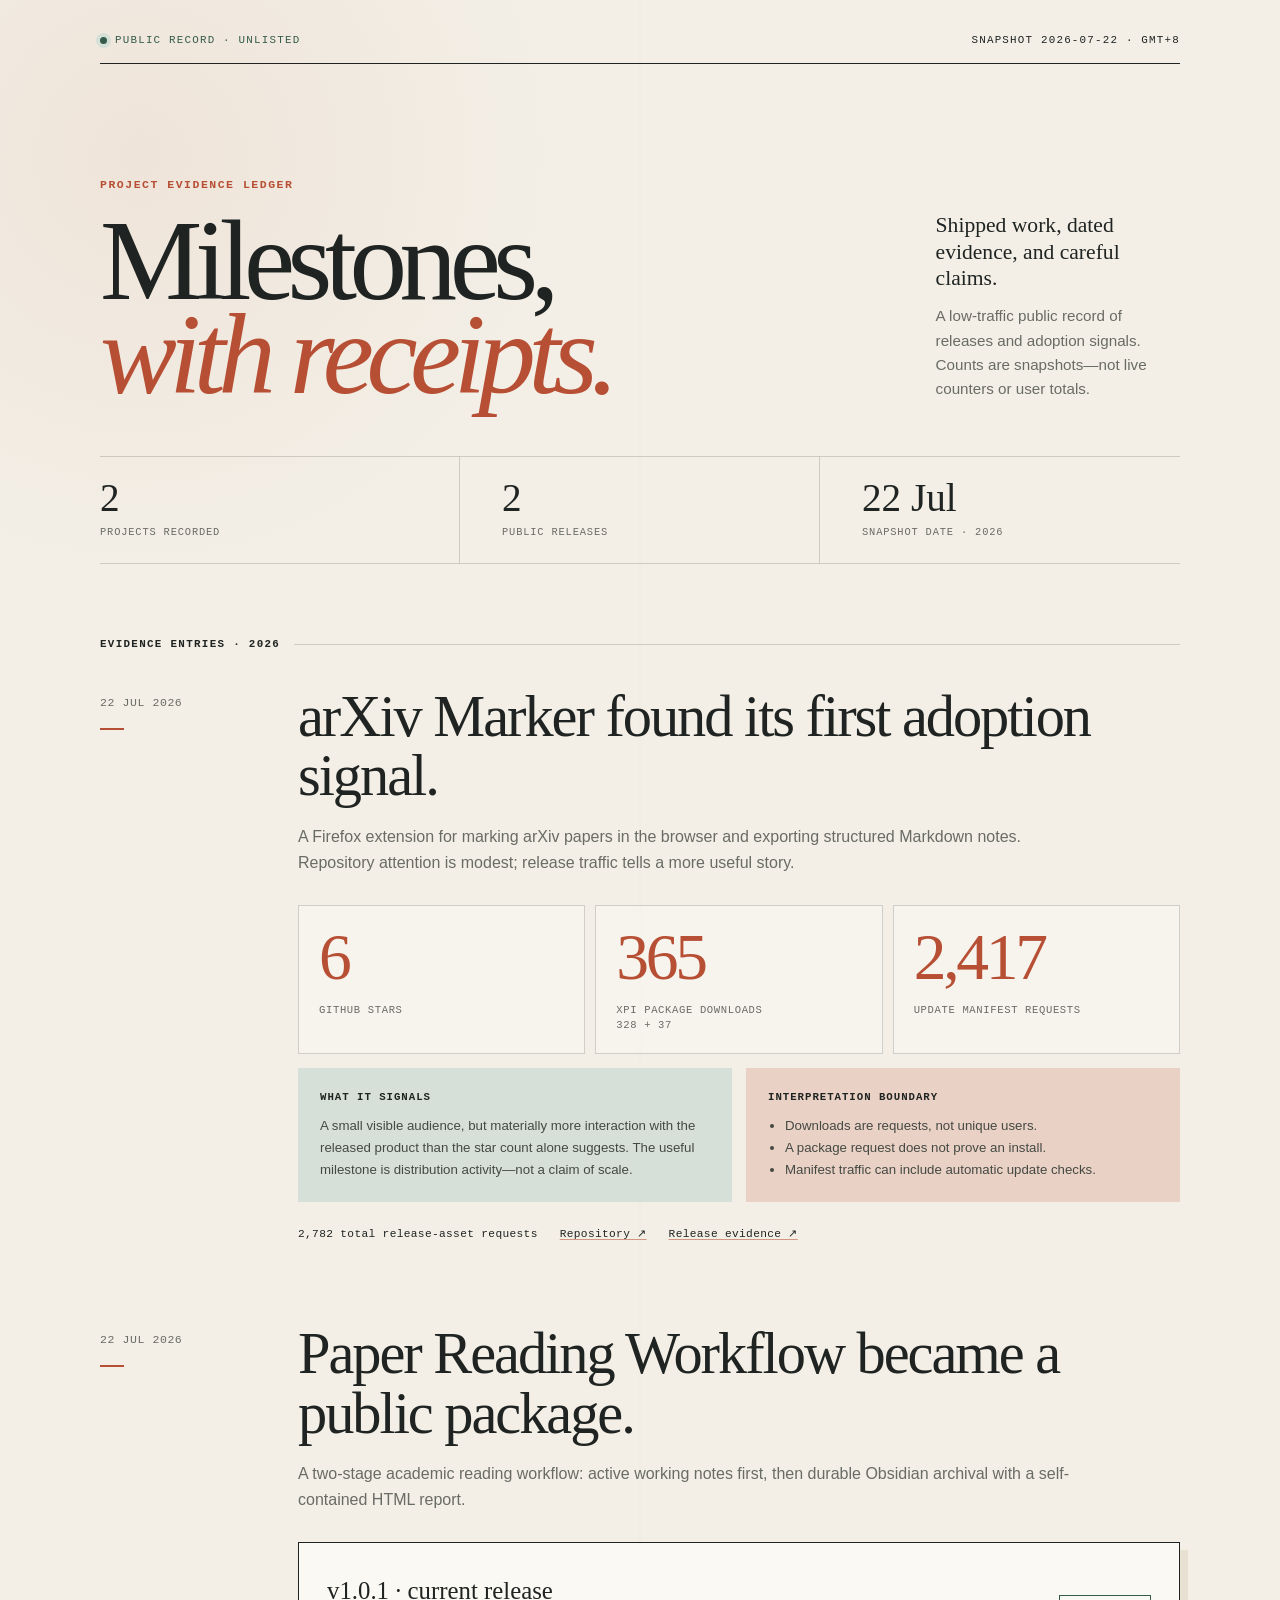
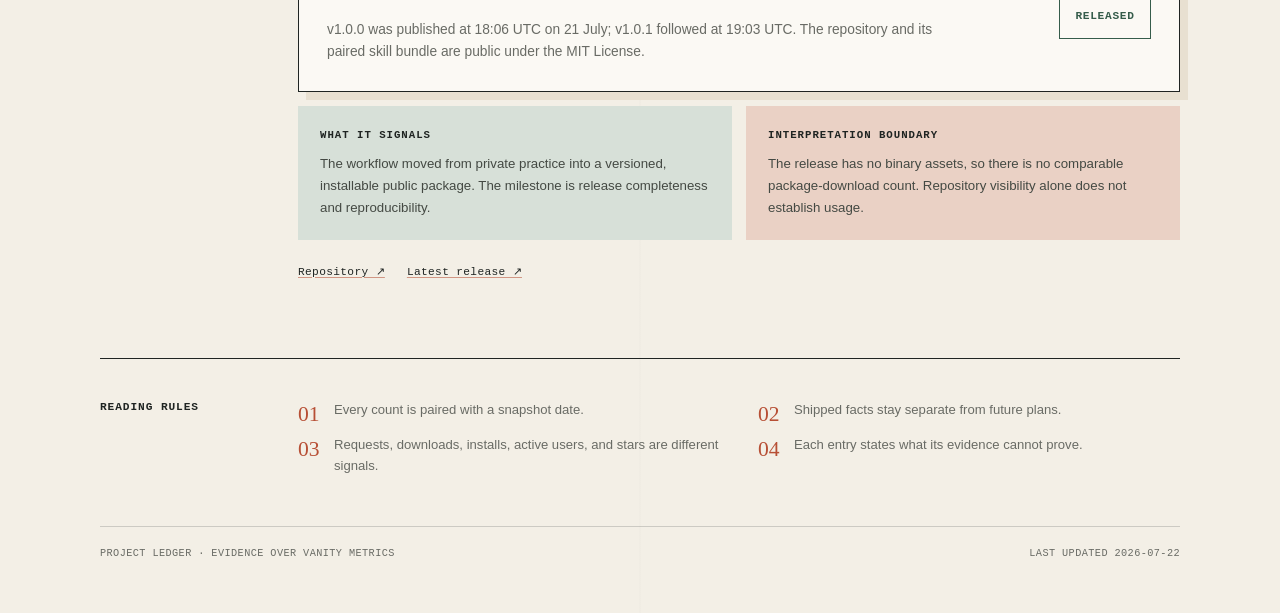
==== milestones.html @ c67500a0 "Publish unlisted project milestone ledger" ====
<!doctype html>
<html lang="en">
<head>
  <meta charset="utf-8">
  <meta name="viewport" content="width=device-width, initial-scale=1">
  <meta name="robots" content="noindex, nofollow, noarchive, noimageindex">
  <meta name="description" content="A dated evidence ledger for shipped projects and adoption signals.">
  <title>Project Milestones · Evidence Ledger</title>
  <link rel="icon" href="public/favicon.svg" type="image/svg+xml">
  <style>
    :root {
      color-scheme: light;
      --paper: #f3efe6;
      --paper-deep: #e8e0d1;
      --ink: #1f2422;
      --muted: #696b65;
      --rule: rgba(31, 36, 34, 0.18);
      --accent: #b74f35;
      --accent-soft: #ead1c5;
      --moss: #355c4a;
      --moss-soft: #d7e0d8;
      --white: #fbf9f4;
      --serif: Georgia, 'Times New Roman', serif;
      --sans: Inter, ui-sans-serif, -apple-system, BlinkMacSystemFont, 'Segoe UI', sans-serif;
      --mono: 'SFMono-Regular', Consolas, 'Liberation Mono', monospace;
    }

    * { box-sizing: border-box; }

    html { scroll-behavior: smooth; }

    body {
      margin: 0;
      color: var(--ink);
      background:
        radial-gradient(circle at 11% 7%, rgba(183, 79, 53, 0.07), transparent 26rem),
        linear-gradient(90deg, transparent 0, transparent calc(50% - 1px), rgba(31, 36, 34, 0.025) 50%, transparent calc(50% + 1px)),
        var(--paper);
      font-family: var(--sans);
      line-height: 1.6;
      -webkit-font-smoothing: antialiased;
    }

    a {
      color: inherit;
      text-decoration-color: rgba(183, 79, 53, 0.55);
      text-decoration-thickness: 1px;
      text-underline-offset: 0.18em;
    }

    a:hover { color: var(--accent); }

    .page {
      width: min(100% - 40px, 1080px);
      margin: 0 auto;
      padding: 32px 0 52px;
    }

    .topline {
      display: flex;
      justify-content: space-between;
      align-items: center;
      gap: 24px;
      padding-bottom: 14px;
      border-bottom: 1px solid var(--ink);
      font-family: var(--mono);
      font-size: 0.68rem;
      letter-spacing: 0.11em;
      text-transform: uppercase;
    }

    .status {
      display: inline-flex;
      align-items: center;
      gap: 8px;
      color: var(--moss);
    }

    .status::before {
      width: 7px;
      height: 7px;
      border-radius: 50%;
      background: var(--moss);
      content: '';
      box-shadow: 0 0 0 4px var(--moss-soft);
    }

    .hero {
      display: grid;
      grid-template-columns: minmax(0, 1.5fr) minmax(230px, 0.5fr);
      gap: clamp(38px, 8vw, 104px);
      align-items: end;
      padding: clamp(64px, 10vw, 112px) 0 54px;
      border-bottom: 1px solid var(--rule);
    }

    .kicker {
      margin: 0 0 18px;
      color: var(--accent);
      font-family: var(--mono);
      font-size: 0.72rem;
      font-weight: 700;
      letter-spacing: 0.13em;
      text-transform: uppercase;
    }

    h1 {
      max-width: 780px;
      margin: 0;
      font-family: var(--serif);
      font-size: clamp(3.4rem, 9vw, 7.6rem);
      font-weight: 400;
      letter-spacing: -0.065em;
      line-height: 0.82;
    }

    h1 em {
      display: block;
      color: var(--accent);
      font-weight: 400;
    }

    .intro {
      margin: 0;
      color: var(--muted);
      font-size: 0.95rem;
    }

    .intro strong {
      display: block;
      margin-bottom: 12px;
      color: var(--ink);
      font-family: var(--serif);
      font-size: 1.35rem;
      font-weight: 400;
      line-height: 1.25;
    }

    .summary {
      display: grid;
      grid-template-columns: repeat(3, 1fr);
      border-bottom: 1px solid var(--rule);
    }

    .summary-item {
      padding: 20px 0 22px;
      border-right: 1px solid var(--rule);
    }

    .summary-item + .summary-item { padding-left: clamp(18px, 4vw, 42px); }
    .summary-item:last-child { border-right: 0; }

    .summary-value {
      display: block;
      font-family: var(--serif);
      font-size: clamp(1.65rem, 4vw, 2.45rem);
      line-height: 1.05;
    }

    .summary-label {
      display: block;
      margin-top: 6px;
      color: var(--muted);
      font-family: var(--mono);
      font-size: 0.65rem;
      letter-spacing: 0.08em;
      text-transform: uppercase;
    }

    .ledger { padding-top: 72px; }

    .section-label {
      display: flex;
      align-items: center;
      gap: 14px;
      margin-bottom: 34px;
      font-family: var(--mono);
      font-size: 0.68rem;
      font-weight: 700;
      letter-spacing: 0.12em;
      text-transform: uppercase;
    }

    .section-label::after {
      height: 1px;
      flex: 1;
      background: var(--rule);
      content: '';
    }

    .entry {
      display: grid;
      grid-template-columns: 126px minmax(0, 1fr);
      gap: clamp(24px, 6vw, 72px);
      position: relative;
      padding: 0 0 76px;
    }

    .entry + .entry { padding-top: 4px; }

    .entry-date {
      position: relative;
      padding-top: 7px;
      color: var(--muted);
      font-family: var(--mono);
      font-size: 0.72rem;
      letter-spacing: 0.05em;
      text-transform: uppercase;
    }

    .entry-date::after {
      display: block;
      width: 24px;
      height: 2px;
      margin-top: 16px;
      background: var(--accent);
      content: '';
    }

    .entry h2 {
      margin: 0;
      font-family: var(--serif);
      font-size: clamp(2rem, 5vw, 3.65rem);
      font-weight: 400;
      letter-spacing: -0.035em;
      line-height: 1.02;
    }

    .entry-lead {
      max-width: 780px;
      margin: 18px 0 0;
      color: var(--muted);
      font-size: 1rem;
    }

    .metrics {
      display: grid;
      grid-template-columns: repeat(3, minmax(0, 1fr));
      gap: 10px;
      margin: 30px 0 0;
    }

    .metric {
      min-height: 142px;
      padding: 20px;
      border: 1px solid var(--rule);
      background: rgba(251, 249, 244, 0.46);
    }

    .metric-value {
      display: block;
      color: var(--accent);
      font-family: var(--serif);
      font-size: clamp(2.3rem, 6vw, 4.1rem);
      letter-spacing: -0.05em;
      line-height: 0.95;
    }

    .metric-label {
      display: block;
      margin-top: 14px;
      color: var(--muted);
      font-family: var(--mono);
      font-size: 0.66rem;
      letter-spacing: 0.06em;
      line-height: 1.45;
      text-transform: uppercase;
    }

    .evidence-grid {
      display: grid;
      grid-template-columns: 1fr 1fr;
      gap: 14px;
      margin-top: 14px;
    }

    .evidence {
      padding: 21px 22px;
      background: var(--moss-soft);
    }

    .evidence.boundary { background: var(--accent-soft); }

    .evidence h3 {
      margin: 0 0 9px;
      font-family: var(--mono);
      font-size: 0.67rem;
      letter-spacing: 0.09em;
      text-transform: uppercase;
    }

    .evidence p,
    .evidence ul {
      margin: 0;
      color: #444943;
      font-size: 0.83rem;
      line-height: 1.65;
    }

    .evidence ul { padding-left: 17px; }

    .release-card {
      display: grid;
      grid-template-columns: minmax(0, 1fr) auto;
      gap: 28px;
      align-items: center;
      margin-top: 30px;
      padding: 28px;
      border: 1px solid var(--ink);
      background: var(--white);
      box-shadow: 8px 8px 0 var(--paper-deep);
    }

    .release-card h3 {
      margin: 0 0 8px;
      font-family: var(--serif);
      font-size: 1.55rem;
      font-weight: 400;
    }

    .release-card p {
      max-width: 630px;
      margin: 0;
      color: var(--muted);
      font-size: 0.86rem;
    }

    .release-mark {
      min-width: 92px;
      padding: 12px 14px;
      border: 1px solid var(--moss);
      color: var(--moss);
      font-family: var(--mono);
      font-size: 0.7rem;
      font-weight: 700;
      letter-spacing: 0.06em;
      text-align: center;
      text-transform: uppercase;
    }

    .sources {
      display: flex;
      flex-wrap: wrap;
      gap: 9px 22px;
      margin-top: 24px;
      font-family: var(--mono);
      font-size: 0.7rem;
      letter-spacing: 0.03em;
    }

    .rules {
      display: grid;
      grid-template-columns: 126px minmax(0, 1fr);
      gap: clamp(24px, 6vw, 72px);
      padding: 40px 0 50px;
      border-top: 1px solid var(--ink);
    }

    .rules h2 {
      margin: 0;
      font-family: var(--mono);
      font-size: 0.7rem;
      letter-spacing: 0.08em;
      text-transform: uppercase;
    }

    .rules ol {
      display: grid;
      grid-template-columns: repeat(2, minmax(0, 1fr));
      gap: 14px 38px;
      margin: 0;
      padding: 0;
      list-style: none;
      counter-reset: rule;
    }

    .rules li {
      position: relative;
      padding-left: 36px;
      color: var(--muted);
      font-size: 0.82rem;
      counter-increment: rule;
    }

    .rules li::before {
      position: absolute;
      left: 0;
      top: -2px;
      color: var(--accent);
      font-family: var(--serif);
      font-size: 1.35rem;
      content: counter(rule, decimal-leading-zero);
    }

    footer {
      display: flex;
      justify-content: space-between;
      gap: 24px;
      padding-top: 18px;
      border-top: 1px solid var(--rule);
      color: var(--muted);
      font-family: var(--mono);
      font-size: 0.64rem;
      letter-spacing: 0.04em;
      text-transform: uppercase;
    }

    @media (max-width: 760px) {
      .page { width: min(100% - 28px, 1080px); padding-top: 20px; }
      .topline { align-items: flex-start; font-size: 0.6rem; }
      .hero { grid-template-columns: 1fr; gap: 30px; padding: 58px 0 42px; }
      h1 { font-size: clamp(3.35rem, 19vw, 5.4rem); }
      .intro { max-width: 34rem; }
      .summary-item { padding-right: 10px; }
      .summary-item + .summary-item { padding-left: 12px; }
      .entry, .rules { grid-template-columns: 1fr; gap: 24px; }
      .entry-date { display: flex; align-items: center; gap: 12px; }
      .entry-date::after { width: 20px; margin: 0; }
      .metrics { grid-template-columns: 1fr; }
      .metric { min-height: 0; }
      .evidence-grid { grid-template-columns: 1fr; }
      .rules ol { grid-template-columns: 1fr; }
      footer { flex-direction: column; gap: 7px; }
    }

    @media (max-width: 440px) {
      .topline > span:last-child { text-align: right; }
      .summary { grid-template-columns: 1fr 1fr; }
      .summary-item:nth-child(2) { border-right: 0; }
      .summary-item:nth-child(3) {
        grid-column: 1 / -1;
        padding-left: 0;
        border-top: 1px solid var(--rule);
      }
      .release-card { grid-template-columns: 1fr; }
      .release-mark { justify-self: start; }
    }

    @media (prefers-reduced-motion: reduce) {
      html { scroll-behavior: auto; }
    }
  </style>
</head>
<body>
  <main class="page">
    <div class="topline">
      <span class="status">Public record · unlisted</span>
      <span>Snapshot 2026-07-22 · GMT+8</span>
    </div>

    <header class="hero">
      <div>
        <p class="kicker">Project evidence ledger</p>
        <h1>Milestones,<em>with receipts.</em></h1>
      </div>
      <p class="intro">
        <strong>Shipped work, dated evidence, and careful claims.</strong>
        A low-traffic public record of releases and adoption signals. Counts are snapshots—not live counters or user totals.
      </p>
    </header>

    <section class="summary" aria-label="Ledger summary">
      <div class="summary-item">
        <span class="summary-value">2</span>
        <span class="summary-label">Projects recorded</span>
      </div>
      <div class="summary-item">
        <span class="summary-value">2</span>
        <span class="summary-label">Public releases</span>
      </div>
      <div class="summary-item">
        <span class="summary-value">22 Jul</span>
        <span class="summary-label">Snapshot date · 2026</span>
      </div>
    </section>

    <section class="ledger" aria-labelledby="ledger-title">
      <div class="section-label" id="ledger-title">Evidence entries · 2026</div>

      <article class="entry">
        <div class="entry-date">22 Jul 2026</div>
        <div>
          <h2>arXiv Marker found its first adoption signal.</h2>
          <p class="entry-lead">A Firefox extension for marking arXiv papers in the browser and exporting structured Markdown notes. Repository attention is modest; release traffic tells a more useful story.</p>

          <div class="metrics" aria-label="arXiv Marker metrics">
            <div class="metric">
              <span class="metric-value">6</span>
              <span class="metric-label">GitHub stars</span>
            </div>
            <div class="metric">
              <span class="metric-value">365</span>
              <span class="metric-label">XPI package downloads<br>328 + 37</span>
            </div>
            <div class="metric">
              <span class="metric-value">2,417</span>
              <span class="metric-label">Update manifest requests</span>
            </div>
          </div>

          <div class="evidence-grid">
            <div class="evidence">
              <h3>What it signals</h3>
              <p>A small visible audience, but materially more interaction with the released product than the star count alone suggests. The useful milestone is distribution activity—not a claim of scale.</p>
            </div>
            <div class="evidence boundary">
              <h3>Interpretation boundary</h3>
              <ul>
                <li>Downloads are requests, not unique users.</li>
                <li>A package request does not prove an install.</li>
                <li>Manifest traffic can include automatic update checks.</li>
              </ul>
            </div>
          </div>

          <div class="sources">
            <span>2,782 total release-asset requests</span>
            <a href="https://github.com/lelelelelelelelelelelelele/arxiv-marker">Repository ↗</a>
            <a href="https://github.com/lelelelelelelelelelelelele/arxiv-marker/releases">Release evidence ↗</a>
          </div>
        </div>
      </article>

      <article class="entry">
        <div class="entry-date">22 Jul 2026</div>
        <div>
          <h2>Paper Reading Workflow became a public package.</h2>
          <p class="entry-lead">A two-stage academic reading workflow: active working notes first, then durable Obsidian archival with a self-contained HTML report.</p>

          <div class="release-card">
            <div>
              <h3>v1.0.1 · current release</h3>
              <p>v1.0.0 was published at 18:06 UTC on 21 July; v1.0.1 followed at 19:03 UTC. The repository and its paired skill bundle are public under the MIT License.</p>
            </div>
            <div class="release-mark">Released</div>
          </div>

          <div class="evidence-grid">
            <div class="evidence">
              <h3>What it signals</h3>
              <p>The workflow moved from private practice into a versioned, installable public package. The milestone is release completeness and reproducibility.</p>
            </div>
            <div class="evidence boundary">
              <h3>Interpretation boundary</h3>
              <p>The release has no binary assets, so there is no comparable package-download count. Repository visibility alone does not establish usage.</p>
            </div>
          </div>

          <div class="sources">
            <a href="https://github.com/lelelelelelelelelelelelele/paper-reading-workflow">Repository ↗</a>
            <a href="https://github.com/lelelelelelelelelelelelele/paper-reading-workflow/releases/latest">Latest release ↗</a>
          </div>
        </div>
      </article>
    </section>

    <section class="rules" aria-labelledby="rules-title">
      <h2 id="rules-title">Reading rules</h2>
      <ol>
        <li>Every count is paired with a snapshot date.</li>
        <li>Shipped facts stay separate from future plans.</li>
        <li>Requests, downloads, installs, active users, and stars are different signals.</li>
        <li>Each entry states what its evidence cannot prove.</li>
      </ol>
    </section>

    <footer>
      <span>Project ledger · evidence over vanity metrics</span>
      <span>Last updated 2026-07-22</span>
    </footer>
  </main>
</body>
</html>
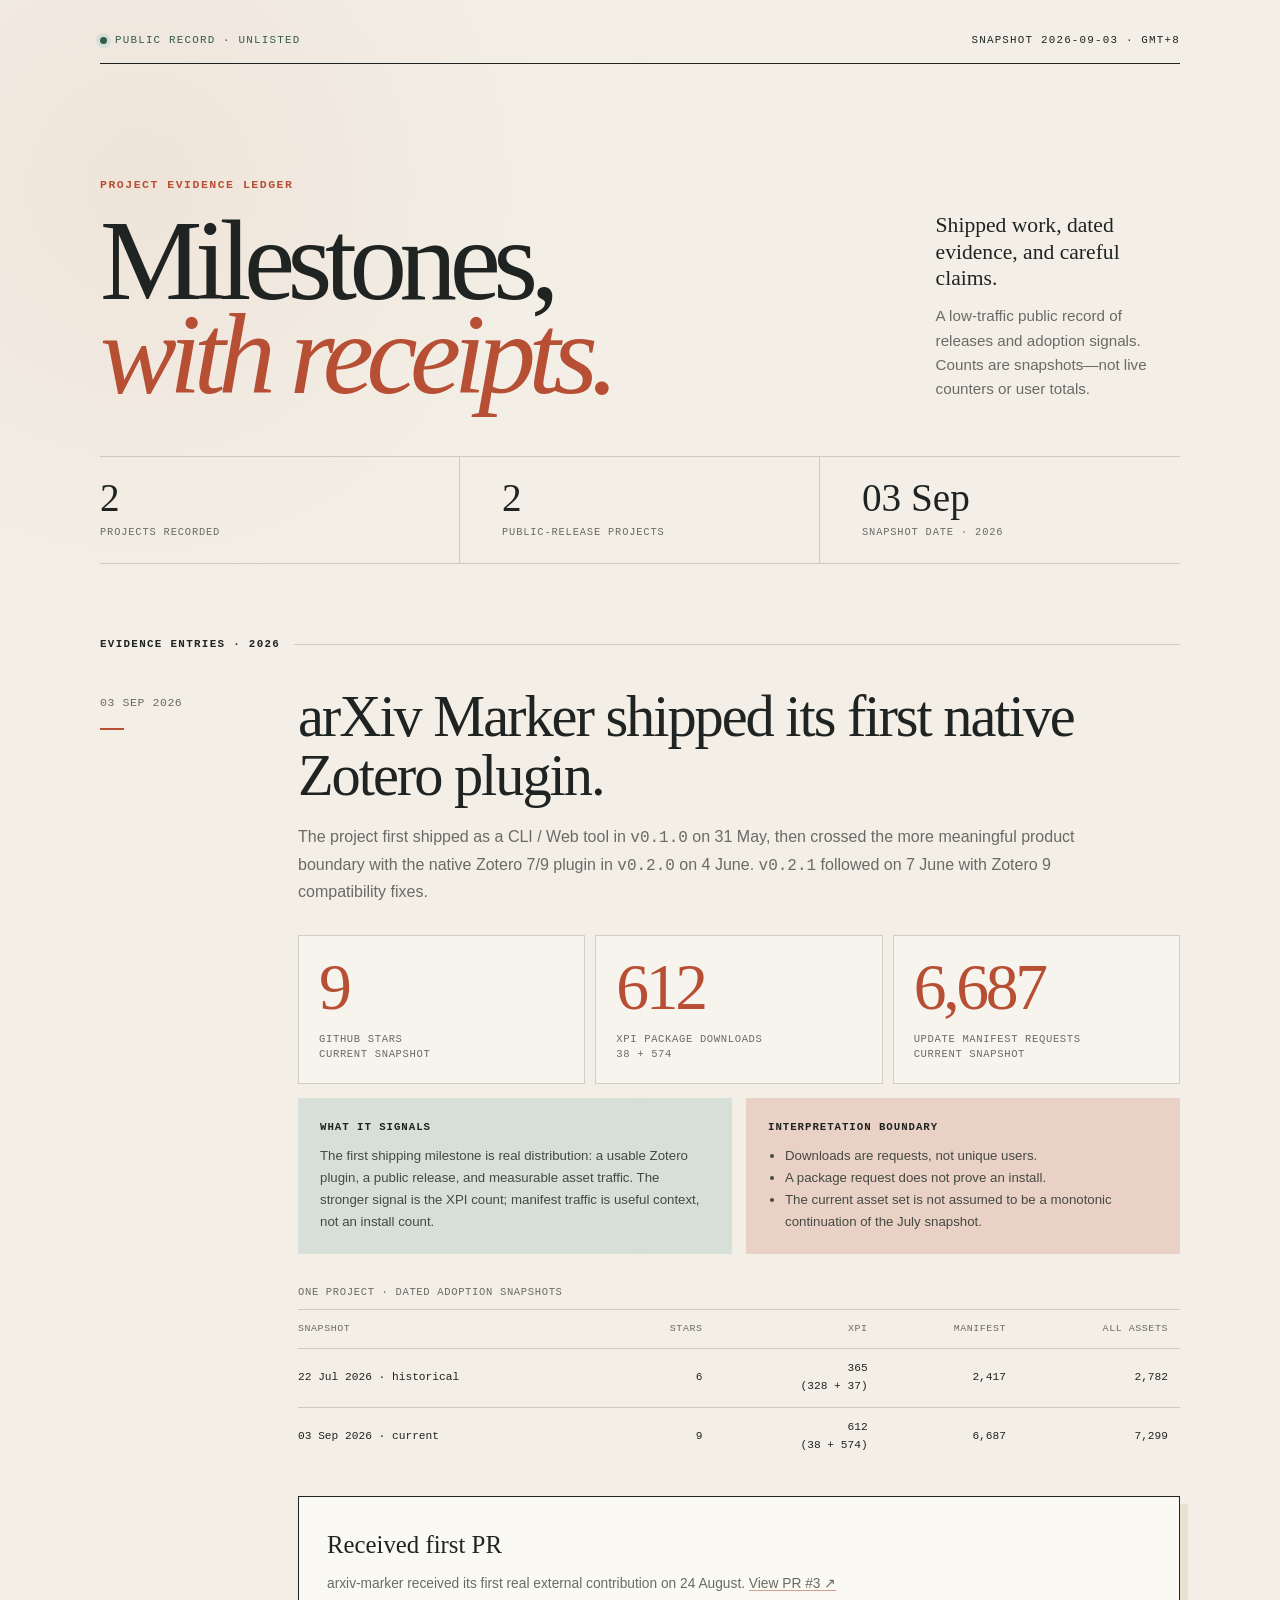
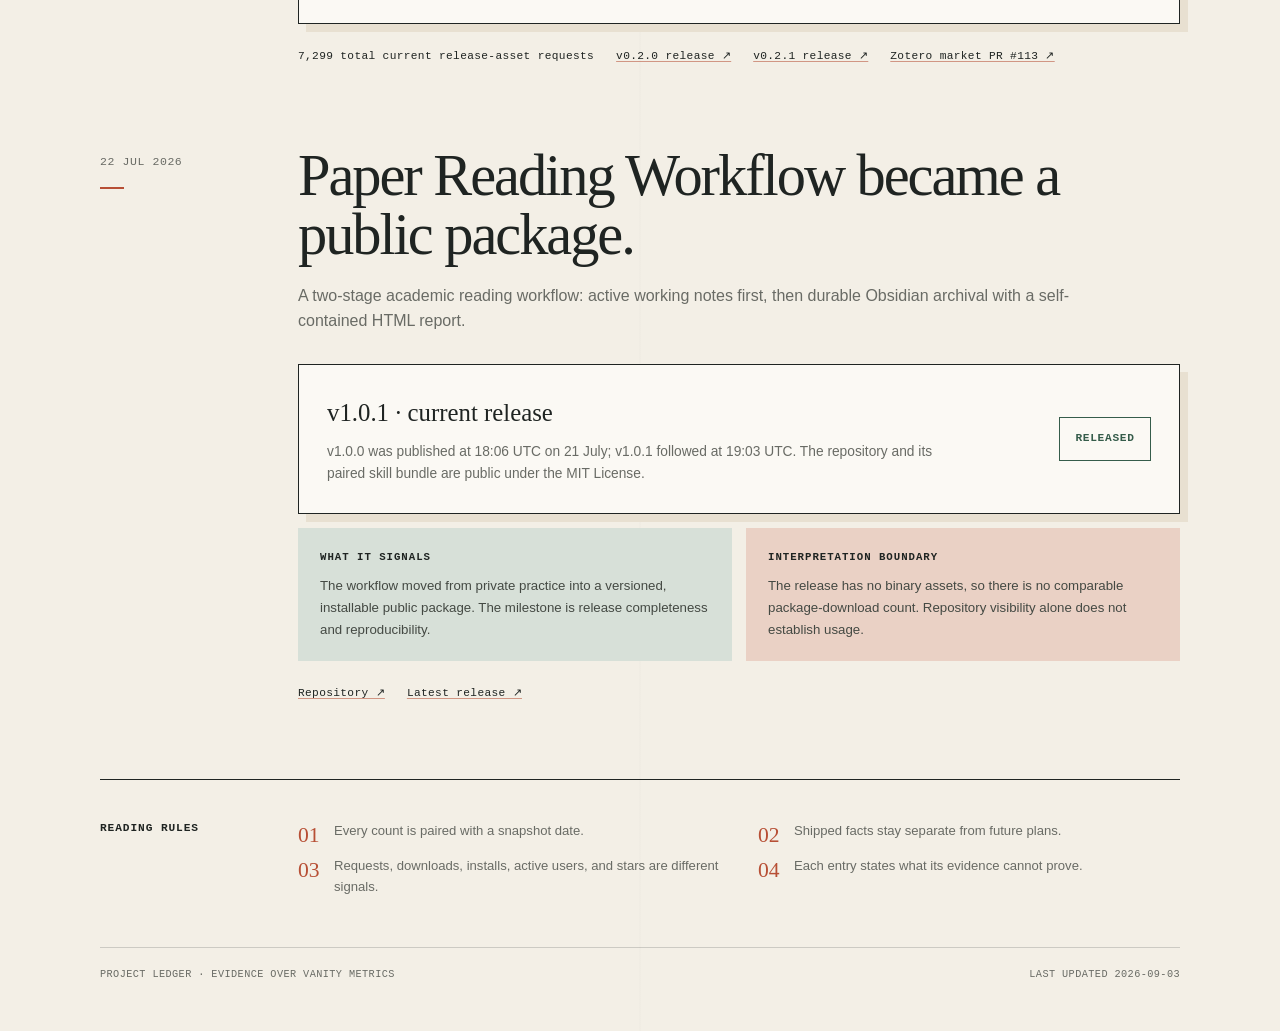
==== commit c1c6fa26: "Refine project milestone ledger snapshots" ====
--- a/milestones.html
+++ b/milestones.html
@@ -348,6 +348,55 @@
       letter-spacing: 0.03em;
     }
 
+    .snapshot-history {
+      margin-top: 30px;
+      overflow-x: auto;
+    }
+
+    .snapshot-history table {
+      width: 100%;
+      min-width: 620px;
+      border-collapse: collapse;
+      font-family: var(--mono);
+      font-size: 0.7rem;
+    }
+
+    .snapshot-history th,
+    .snapshot-history td {
+      padding: 11px 12px;
+      border-top: 1px solid var(--rule);
+      text-align: right;
+      white-space: nowrap;
+    }
+
+    .snapshot-history th:first-child,
+    .snapshot-history td:first-child {
+      padding-left: 0;
+      text-align: left;
+    }
+
+    .snapshot-history th {
+      color: var(--muted);
+      font-size: 0.62rem;
+      font-weight: 400;
+      letter-spacing: 0.06em;
+      text-transform: uppercase;
+    }
+
+    .snapshot-history td {
+      color: var(--ink);
+    }
+
+    .snapshot-history caption {
+      margin-bottom: 9px;
+      color: var(--muted);
+      font-family: var(--mono);
+      font-size: 0.66rem;
+      letter-spacing: 0.06em;
+      text-align: left;
+      text-transform: uppercase;
+    }
+
     .rules {
       display: grid;
       grid-template-columns: 126px minmax(0, 1fr);
@@ -445,7 +494,7 @@
   <main class="page">
     <div class="topline">
       <span class="status">Public record · unlisted</span>
-      <span>Snapshot 2026-07-22 · GMT+8</span>
+      <span>Snapshot 2026-09-03 · GMT+8</span>
     </div>
 
     <header class="hero">
@@ -466,10 +515,10 @@
       </div>
       <div class="summary-item">
         <span class="summary-value">2</span>
-        <span class="summary-label">Public releases</span>
+        <span class="summary-label">Public-release projects</span>
       </div>
       <div class="summary-item">
-        <span class="summary-value">22 Jul</span>
+        <span class="summary-value">03 Sep</span>
         <span class="summary-label">Snapshot date · 2026</span>
       </div>
     </section>
@@ -478,45 +527,84 @@
       <div class="section-label" id="ledger-title">Evidence entries · 2026</div>
 
       <article class="entry">
-        <div class="entry-date">22 Jul 2026</div>
+        <div class="entry-date">03 Sep 2026</div>
         <div>
-          <h2>arXiv Marker found its first adoption signal.</h2>
-          <p class="entry-lead">A Firefox extension for marking arXiv papers in the browser and exporting structured Markdown notes. Repository attention is modest; release traffic tells a more useful story.</p>
-
-          <div class="metrics" aria-label="arXiv Marker metrics">
+          <h2>arXiv Marker shipped its first native Zotero plugin.</h2>
+          <p class="entry-lead">The project first shipped as a CLI / Web tool in <code>v0.1.0</code> on 31 May, then crossed the more meaningful product boundary with the native Zotero 7/9 plugin in <code>v0.2.0</code> on 4 June. <code>v0.2.1</code> followed on 7 June with Zotero 9 compatibility fixes.</p>
+
+          <div class="metrics" aria-label="arXiv Marker current metrics">
             <div class="metric">
-              <span class="metric-value">6</span>
-              <span class="metric-label">GitHub stars</span>
+              <span class="metric-value">9</span>
+              <span class="metric-label">GitHub stars<br>current snapshot</span>
             </div>
             <div class="metric">
-              <span class="metric-value">365</span>
-              <span class="metric-label">XPI package downloads<br>328 + 37</span>
+              <span class="metric-value">612</span>
+              <span class="metric-label">XPI package downloads<br>38 + 574</span>
             </div>
             <div class="metric">
-              <span class="metric-value">2,417</span>
-              <span class="metric-label">Update manifest requests</span>
+              <span class="metric-value">6,687</span>
+              <span class="metric-label">Update manifest requests<br>current snapshot</span>
             </div>
           </div>
 
           <div class="evidence-grid">
             <div class="evidence">
               <h3>What it signals</h3>
-              <p>A small visible audience, but materially more interaction with the released product than the star count alone suggests. The useful milestone is distribution activity—not a claim of scale.</p>
+              <p>The first shipping milestone is real distribution: a usable Zotero plugin, a public release, and measurable asset traffic. The stronger signal is the XPI count; manifest traffic is useful context, not an install count.</p>
             </div>
             <div class="evidence boundary">
               <h3>Interpretation boundary</h3>
               <ul>
                 <li>Downloads are requests, not unique users.</li>
                 <li>A package request does not prove an install.</li>
-                <li>Manifest traffic can include automatic update checks.</li>
+                <li>The current asset set is not assumed to be a monotonic continuation of the July snapshot.</li>
               </ul>
             </div>
           </div>
 
+          <div class="snapshot-history">
+            <table>
+              <caption>One project · dated adoption snapshots</caption>
+              <thead>
+                <tr>
+                  <th scope="col">Snapshot</th>
+                  <th scope="col">Stars</th>
+                  <th scope="col">XPI</th>
+                  <th scope="col">Manifest</th>
+                  <th scope="col">All assets</th>
+                </tr>
+              </thead>
+              <tbody>
+                <tr>
+                  <td>22 Jul 2026 · historical</td>
+                  <td>6</td>
+                  <td>365<br>(328 + 37)</td>
+                  <td>2,417</td>
+                  <td>2,782</td>
+                </tr>
+                <tr>
+                  <td>03 Sep 2026 · current</td>
+                  <td>9</td>
+                  <td>612<br>(38 + 574)</td>
+                  <td>6,687</td>
+                  <td>7,299</td>
+                </tr>
+              </tbody>
+            </table>
+          </div>
+
+          <div class="release-card">
+            <div>
+              <h3>Received first PR</h3>
+              <p>arxiv-marker received its first real external contribution on 24 August. <a href="https://github.com/lelelelelelelelelelelelele/arxiv-marker/pull/3">View PR #3 ↗</a></p>
+            </div>
+          </div>
+
           <div class="sources">
-            <span>2,782 total release-asset requests</span>
-            <a href="https://github.com/lelelelelelelelelelelelele/arxiv-marker">Repository ↗</a>
-            <a href="https://github.com/lelelelelelelelelelelelele/arxiv-marker/releases">Release evidence ↗</a>
+            <span>7,299 total current release-asset requests</span>
+            <a href="https://github.com/lelelelelelelelelelelelele/arxiv-marker/releases/tag/v0.2.0">v0.2.0 release ↗</a>
+            <a href="https://github.com/lelelelelelelelelelelelele/arxiv-marker/releases/tag/v0.2.1">v0.2.1 release ↗</a>
+            <a href="https://github.com/syt2/zotero-addons-scraper/pull/113">Zotero market PR #113 ↗</a>
           </div>
         </div>
       </article>
@@ -566,7 +654,7 @@
 
     <footer>
       <span>Project ledger · evidence over vanity metrics</span>
-      <span>Last updated 2026-07-22</span>
+      <span>Last updated 2026-09-03</span>
     </footer>
   </main>
 </body>
